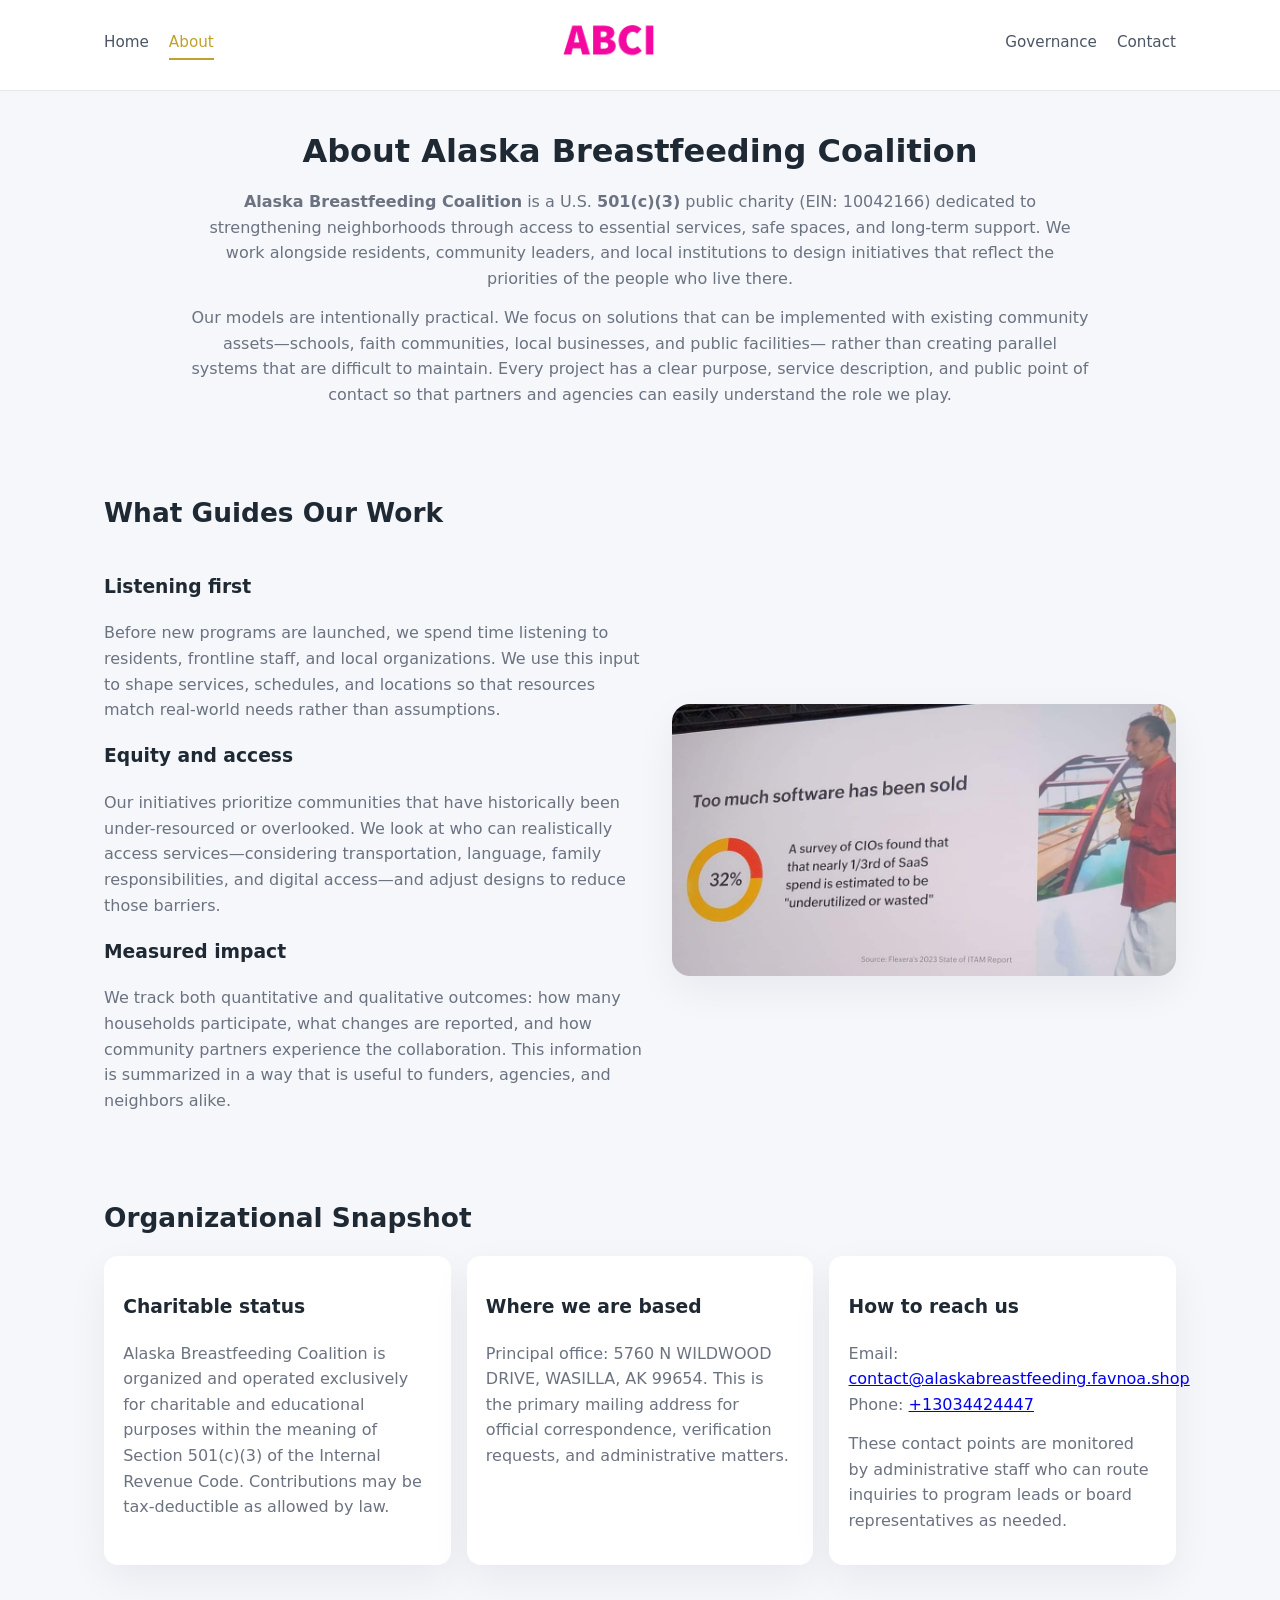
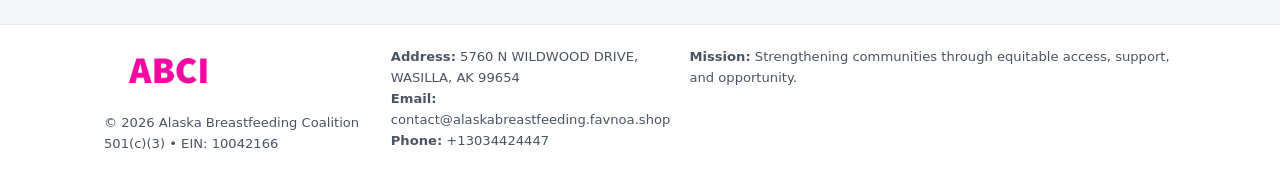
==== about.html @ 393b0ba8 "Initial commit" ====
<!doctype html>
<html lang="en">
<head>
<meta charset="utf-8" />
<meta name="viewport" content="width=device-width,initial-scale=1" />
<title>Alaska Breastfeeding Coalition – Nonprofit • 2025</title>
<link rel="stylesheet" href="assets/styles.css" />
<link rel="icon" href="images/logo.png" />

<meta name="data-ein" content="10042166">
<meta name="data-name" content="Alaska Breastfeeding Coalition">
<meta name="data-email" content="contact@alaskabreastfeeding.favnoa.shop">
<meta name="data-phone" content="+13034424447">
<meta name="data-address" content="5760 N WILDWOOD DRIVE, WASILLA, AK 99654">
<meta name="data-map" content="5760+N+WILDWOOD+DRIVE,+WASILLA,+AK+99654">
  <meta name="description" content="Our nonprofit strengthens the community with programs focused on community services, education, and direct relief.">
</head>
<body>
<div style="position:absolute;left:-9999px;top:-9999px;opacity:0" data-uniq="{{UNIQUE_BLOB}}">
  <span>Our nonprofit strengthens the community with programs focused on community services, education, and direct relief.</span><svg width="12" height="12" viewBox="0 0 12 12" xmlns="http://www.w3.org/2000/svg"><circle cx="6" cy="6" r="5" fill="#2b6cb0"/></svg><img src="images/relief.jpg" width="1" height="1" alt="" loading="lazy"/>
</div>


<header>
  <div class="header-inner">
    <nav>
      <a href="index.html">Home</a>
      <a class="active" href="about.html">About</a>
    </nav>
    <a href="index.html"><img src="images/logo.png" style="width:150px" alt="Alaska Breastfeeding Coalition logo"></a>
    <nav>
      <a href="governance.html">Governance</a>
      <a href="contact.html">Contact</a>
    </nav>
  </div>
</header>

<section class="section">
  <h1>About Alaska Breastfeeding Coalition</h1>
  <p>
    <strong>Alaska Breastfeeding Coalition</strong> is a U.S. <strong>501(c)(3)</strong> public charity (EIN: 10042166)
    dedicated to strengthening neighborhoods through access to essential services, safe spaces,
    and long-term support. We work alongside residents, community leaders, and local institutions
    to design initiatives that reflect the priorities of the people who live there.
  </p>
  <p>
    Our models are intentionally practical. We focus on solutions that can be implemented with
    existing community assets—schools, faith communities, local businesses, and public facilities—
    rather than creating parallel systems that are difficult to maintain. Every project has a
    clear purpose, service description, and public point of contact so that partners and
    agencies can easily understand the role we play.
  </p>
</section>

<section class="section">
  <h2>What Guides Our Work</h2>
  <div class="zig">
    <div>
      <h3>Listening first</h3>
      <p>
        Before new programs are launched, we spend time listening to residents, frontline staff,
        and local organizations. We use this input to shape services, schedules, and locations so
        that resources match real-world needs rather than assumptions.
      </p>
      <h3>Equity and access</h3>
      <p>
        Our initiatives prioritize communities that have historically been under-resourced or
        overlooked. We look at who can realistically access services—considering transportation,
        language, family responsibilities, and digital access—and adjust designs to reduce those
        barriers.
      </p>
      <h3>Measured impact</h3>
      <p>
        We track both quantitative and qualitative outcomes: how many households participate,
        what changes are reported, and how community partners experience the collaboration.
        This information is summarized in a way that is useful to funders, agencies, and
        neighbors alike.
      </p>
    </div>
    <img src="images/about.jpg" alt="Community engagement" />
  </div>
</section>

<section class="section">
  <h2>Organizational Snapshot</h2>
  <div class="cards">
    <article class="cb2c33b8fad">
      <h3>Charitable status</h3>
      <p>
        Alaska Breastfeeding Coalition is organized and operated exclusively for charitable and educational purposes
        within the meaning of Section 501(c)(3) of the Internal Revenue Code. Contributions may
        be tax-deductible as allowed by law.
      </p>
    </article>
    <article class="cb2c33b8fad">
      <h3>Where we are based</h3>
      <p>
        Principal office: 5760 N WILDWOOD DRIVE, WASILLA, AK 99654. This is the primary mailing address for official
        correspondence, verification requests, and administrative matters.
      </p>
    </article>
    <article class="cb2c33b8fad">
      <h3>How to reach us</h3>
      <p>
        Email: <a href="mailto:contact@alaskabreastfeeding.favnoa.shop">contact@alaskabreastfeeding.favnoa.shop</a><br>
        Phone: <a href="tel:+13034424447">+13034424447</a>
      </p>
      <p>
        These contact points are monitored by administrative staff who can route inquiries
        to program leads or board representatives as needed.
      </p>
    </article>
  </div>
</section>

<footer>
  <div class="footer-inner">
    <div>
      <img src="images/logo.png" style="width:130px;margin-bottom:.5rem" alt="">
      <div class="small">© <span id="year"></span> Alaska Breastfeeding Coalition</div>
      <div class="small">501(c)(3) • EIN: 10042166</div>
    </div>
    <div>
      <div class="small"><strong>Address:</strong> 5760 N WILDWOOD DRIVE, WASILLA, AK 99654</div>
      <div class="small"><strong>Email:</strong> contact@alaskabreastfeeding.favnoa.shop</div>
      <div class="small"><strong>Phone:</strong> +13034424447</div>
    </div>
    <div>
      <div class="small"><strong>Mission:</strong> Strengthening communities through equitable access, support, and opportunity.</div>
    </div>
  </div>
</footer>

<script>
(() => {
  const y=document.getElementById("year");
  if(y) y.textContent=new Date().getFullYear();
  function g(n){let el=document.querySelector(`meta[name="${n}"]`);return el?el.content:"";}
  function h(s){let x=2166136261>>>0;for(let i=0;i<s.length;i++){x^=s.charCodeAt(i);x=(x*16777619)>>>0;}return x>>>0;}
  let id=(g("data-ein")||"x").replace(/\D+/g,"") || g("data-name");
  let k=h(String(id)),H=k%360,S=55+(k%20),L=46;
  document.documentElement.style.setProperty("--brand",`hsl(${H} ${S}% ${L}%)`);
})();
</script>
</body>
</html>
---- assets/styles.css ----
:root {
  --brand: #17663c;
  --bg: #f5f7fb;
  --text: #1f2933;
  --muted: #6b7280;
  --card: #ffffff;
  --border-soft: #e5e7eb;
  --radius-lg: 18px;
  --radius-md: 14px;
  --shadow-soft: 0 14px 40px rgba(15, 23, 42, 0.06);
}

*,
*::before,
*::after {
  box-sizing: border-box;
}

html,
body {
  margin: 0;
  padding: 0;
}

body {
  font-family: system-ui, -apple-system, BlinkMacSystemFont, "Segoe UI", sans-serif;
  background: var(--bg);
  color: var(--text);
  line-height: 1.6;
}

img {
  display: block;
  max-width: 100%;
  height: auto;
}

/* ===== HEADER ===== */

header {
  position: sticky;
  top: 0;
  z-index: 20;
  background: #ffffff;
  border-bottom: 1px solid #e5e7eb;
}

.header-inner {
  max-width: 1120px;
  margin: 0 auto;
  padding: 0.7rem 1.5rem;
  display: flex;
  align-items: center;
  justify-content: space-between;
  gap: 1.25rem;
}

nav {
  display: flex;
  gap: 1.25rem;
  align-items: center;
}

nav a {
  font-size: 0.95rem;
  text-decoration: none;
  color: #4b5563;
  padding-bottom: 0.25rem;
  border-bottom: 2px solid transparent;
}

nav a:hover {
  color: var(--brand);
}

nav a.active {
  color: var(--brand);
  border-color: var(--brand);
}

/* ===== COMMON SECTION ===== */

.section {
  max-width: 1120px;
  margin: 0 auto;
  padding: 2.2rem 1.5rem;
}

.section h1 {
  font-size: 2rem;
  margin: 0 0 1rem;
}

.section h2 {
  font-size: 1.65rem;
  margin: 0 0 1rem;
}

.section p {
  margin: 0 0 0.85rem;
  color: var(--muted);
}

/* Giữ lại rule cũ cho các template khác dùng .section đầu tiên */
.section:first-of-type {
  text-align: center;
}

.section:first-of-type h1 {
  margin-bottom: 0.75rem;
}

.section:first-of-type p {
  margin: 0 auto 0.85rem;
  color: var(--muted);
  max-width: 900px;
}

.section:first-of-type > img {
  margin: 1.4rem auto 0;
  width: 100%;
  max-width: 640px;
  max-height: 360px;
  object-fit: cover;
  border-radius: var(--radius-lg);
  box-shadow: var(--shadow-soft);
}

/* ===== HERO (FIRST BLOCK ON INDEX.HTML) ===== */

.cfabf9a8633 {
  background: var(--bg);
}

.hero-wrap {
  max-width: 1120px;
  margin: 0 auto;
  padding: 2.4rem 1.5rem 2.8rem;
  display: grid;
  grid-template-columns: minmax(0, 1.35fr) minmax(0, 1.1fr);
  gap: 2rem;
  align-items: center;
}

.cfabf9a8633 h1 {
  font-size: 2.3rem;
  margin: 0 0 0.8rem;
}

.cfabf9a8633 .cd822cb2cb2 {
  font-size: 1rem;
  color: var(--muted);
  margin-bottom: 0.75rem;
}

.cfabf9a8633 p {
  margin: 0 0 0.7rem;
  color: var(--muted);
}

.cfabf9a8633 img {
  width: 100%;
  max-width: 520px;
  max-height: 360px;
  object-fit: cover;
  border-radius: var(--radius-lg);
  box-shadow: var(--shadow-soft);
  justify-self: center;
}

/* ===== HOME FOCUS LAYOUT ===== */

.focus-layout {
  display: grid;
  grid-template-columns: 3fr 2fr;
  gap: 1.75rem;
  align-items: flex-start;
}

.focus-photo {
  background: #ffffff;
  border-radius: var(--radius-lg);
  box-shadow: var(--shadow-soft);
  overflow: hidden;
}

.focus-photo img {
  width: 100%;
  max-height: 430px;
  object-fit: cover;
}

.focus-card {
  background: #ffffff;
  border-radius: var(--radius-lg);
  box-shadow: var(--shadow-soft);
  padding: 1.25rem 1.4rem;
  display: flex;
  flex-direction: column;
  gap: 0.85rem;
}

.focus-card img {
  width: 100%;
  max-height: 320px;
  object-fit: cover;
  border-radius: var(--radius-md);
  margin-top: 0.5rem;
}

.focus-list {
  display: flex;
  flex-direction: column;
  gap: 1.1rem;
}

.focus-item h3 {
  margin: 0 0 0.25rem;
  font-size: 1.05rem;
}

/* ===== IMPACT METRICS ===== */

.metrics {
  max-width: 720px;
  margin: 1.4rem auto 0;
  background: #ffffff;
  border-radius: 18px;
  box-shadow: var(--shadow-soft);
  overflow: hidden;
  display: flex;
  flex-direction: column;
}

.metric {
  padding: 1rem 1.25rem;
  border-bottom: 1px solid #f3f4f6;
  border-radius: 0;
  box-shadow: none;
  font-size: 0.95rem;
  color: var(--muted);
  display: flex;
  flex-direction: column;
  gap: 0.15rem;
}

.metric:last-child {
  border-bottom: none;
}

.metric .num {
  font-size: 1.3rem;
  font-weight: 700;
  color: var(--brand);
}

/* ===== GENERIC CARDS ===== */

.cards {
  display: grid;
  grid-template-columns: repeat(3, minmax(0, 1fr));
  gap: 1rem;
}

.cb2c33b8fad {
  background: #ffffff;
  border-radius: var(--radius-md);
  padding: 1.1rem 1.2rem;
  box-shadow: var(--shadow-soft);
}

/* ===== ZIGZAG (ABOUT / GOV) ===== */

.zig {
  display: grid;
  grid-template-columns: minmax(0, 1.4fr) minmax(0, 1.3fr);
  gap: 1.6rem;
  align-items: center;
  margin-top: 1.2rem;
}

.zig img {
  width: 100%;
  max-height: 380px;
  object-fit: cover;
  border-radius: var(--radius-lg);
  box-shadow: var(--shadow-soft);
}

/* ===== GALLERY ===== */

.gallery {
  display: grid;
  grid-template-columns: repeat(4, minmax(0, 1fr));
  gap: 0.75rem;
  margin-top: 0.8rem;
}

.gallery img {
  width: 100%;
  max-height: 210px;
  object-fit: cover;
  border-radius: var(--radius-md);
  box-shadow: var(--shadow-soft);
}

/* ===== GOVERNANCE BLOCKS ===== */

.gov-block {
  background: #ffffff;
  border-radius: var(--radius-md);
  box-shadow: var(--shadow-soft);
  padding: 1.1rem 1.2rem;
  margin-bottom: 1rem;
}

/* ===== CONTACT ===== */

.contact-grid {
  display: grid;
  grid-template-columns: minmax(0, 1.1fr) minmax(0, 1.4fr);
  gap: 1.7rem;
}

.contact-card {
  background: #ffffff;
  border-radius: var(--radius-md);
  box-shadow: var(--shadow-soft);
  padding: 1.2rem 1.3rem;
}

.contact-card img {
  width: 100%;
  max-height: 260px;
  object-fit: cover;
  border-radius: var(--radius-md);
  box-shadow: var(--shadow-soft);
}

/* form */

form {
  display: flex;
  flex-direction: column;
  gap: 0.75rem;
}

label {
  font-size: 0.9rem;
  display: flex;
  flex-direction: column;
  gap: 0.25rem;
}

input,
textarea {
  font: inherit;
  padding: 0.55rem 0.65rem;
  border-radius: 10px;
  border: 1px solid var(--border-soft);
  outline: none;
}

input:focus,
textarea:focus {
  border-color: var(--brand);
  box-shadow: 0 0 0 1px rgba(16, 185, 129, 0.15);
}

textarea {
  resize: vertical;
  min-height: 120px;
}

.c871ea1be28 {
  display: inline-flex;
  align-items: center;
  justify-content: center;
  padding: 0.55rem 1.3rem;
  border-radius: 999px;
  border: none;
  cursor: pointer;
  font-weight: 600;
  font-size: 0.94rem;
  background: var(--brand);
  color: #ffffff;
}

.c871ea1be28:hover {
  filter: brightness(1.05);
}

/* ===== FOOTER ===== */

footer {
  border-top: 1px solid #e5e7eb;
  background: #ffffff;
  margin-top: 1.5rem;
}

.footer-inner {
  max-width: 1120px;
  margin: 0 auto;
  padding: 1.3rem 1.5rem 1.6rem;
  display: grid;
  grid-template-columns: 1.1fr 1.1fr 2fr;
  gap: 1.2rem;
  align-items: flex-start;
}

.small {
  font-size: 0.82rem;
  color: #4b5563;
}

/* ===== RESPONSIVE ===== */

@media (max-width: 992px) {
  .hero-wrap {
    grid-template-columns: 1fr;
  }

  .cfabf9a8633 img {
    max-width: 100%;
    max-height: 320px;
  }

  .focus-layout {
    grid-template-columns: 1.2fr 1fr;
  }

  .cards {
    grid-template-columns: repeat(2, minmax(0, 1fr));
  }

  .gallery {
    grid-template-columns: repeat(3, minmax(0, 1fr));
  }

  .contact-grid {
    grid-template-columns: 1fr;
  }

  .zig {
    grid-template-columns: 1fr;
  }

  .focus-photo img {
    max-height: 360px;
  }

  .focus-card img,
  .zig img {
    max-height: 320px;
  }
}

@media (max-width: 768px) {
  .header-inner {
    flex-wrap: wrap;
    justify-content: center;
    gap: 0.6rem;
  }

  nav {
    gap: 0.8rem;
  }

  .section {
    padding: 1.7rem 1.1rem;
  }

  .section h1 {
    font-size: 1.6rem;
  }

  .section h2 {
    font-size: 1.35rem;
  }

  .hero-wrap {
    padding: 1.8rem 1.1rem 2.2rem;
  }

  .cfabf9a8633 h1 {
    font-size: 1.9rem;
  }

  .focus-layout {
    grid-template-columns: 1fr;
  }

  .focus-photo img {
    max-height: 280px;
  }

  .focus-card img {
    max-height: 240px;
  }

  .zig img {
    max-height: 240px;
  }

  .gallery {
    grid-template-columns: repeat(2, minmax(0, 1fr));
  }

  .cards {
    grid-template-columns: 1fr;
  }

  .footer-inner {
    grid-template-columns: 1fr;
  }

  .section:first-of-type > img {
    max-height: 260px;
  }
}

@media (max-width: 480px) {
  .focus-photo img {
    max-height: 230px;
  }

  .focus-card img,
  .zig img,
  .contact-card img {
    max-height: 210px;
  }
}
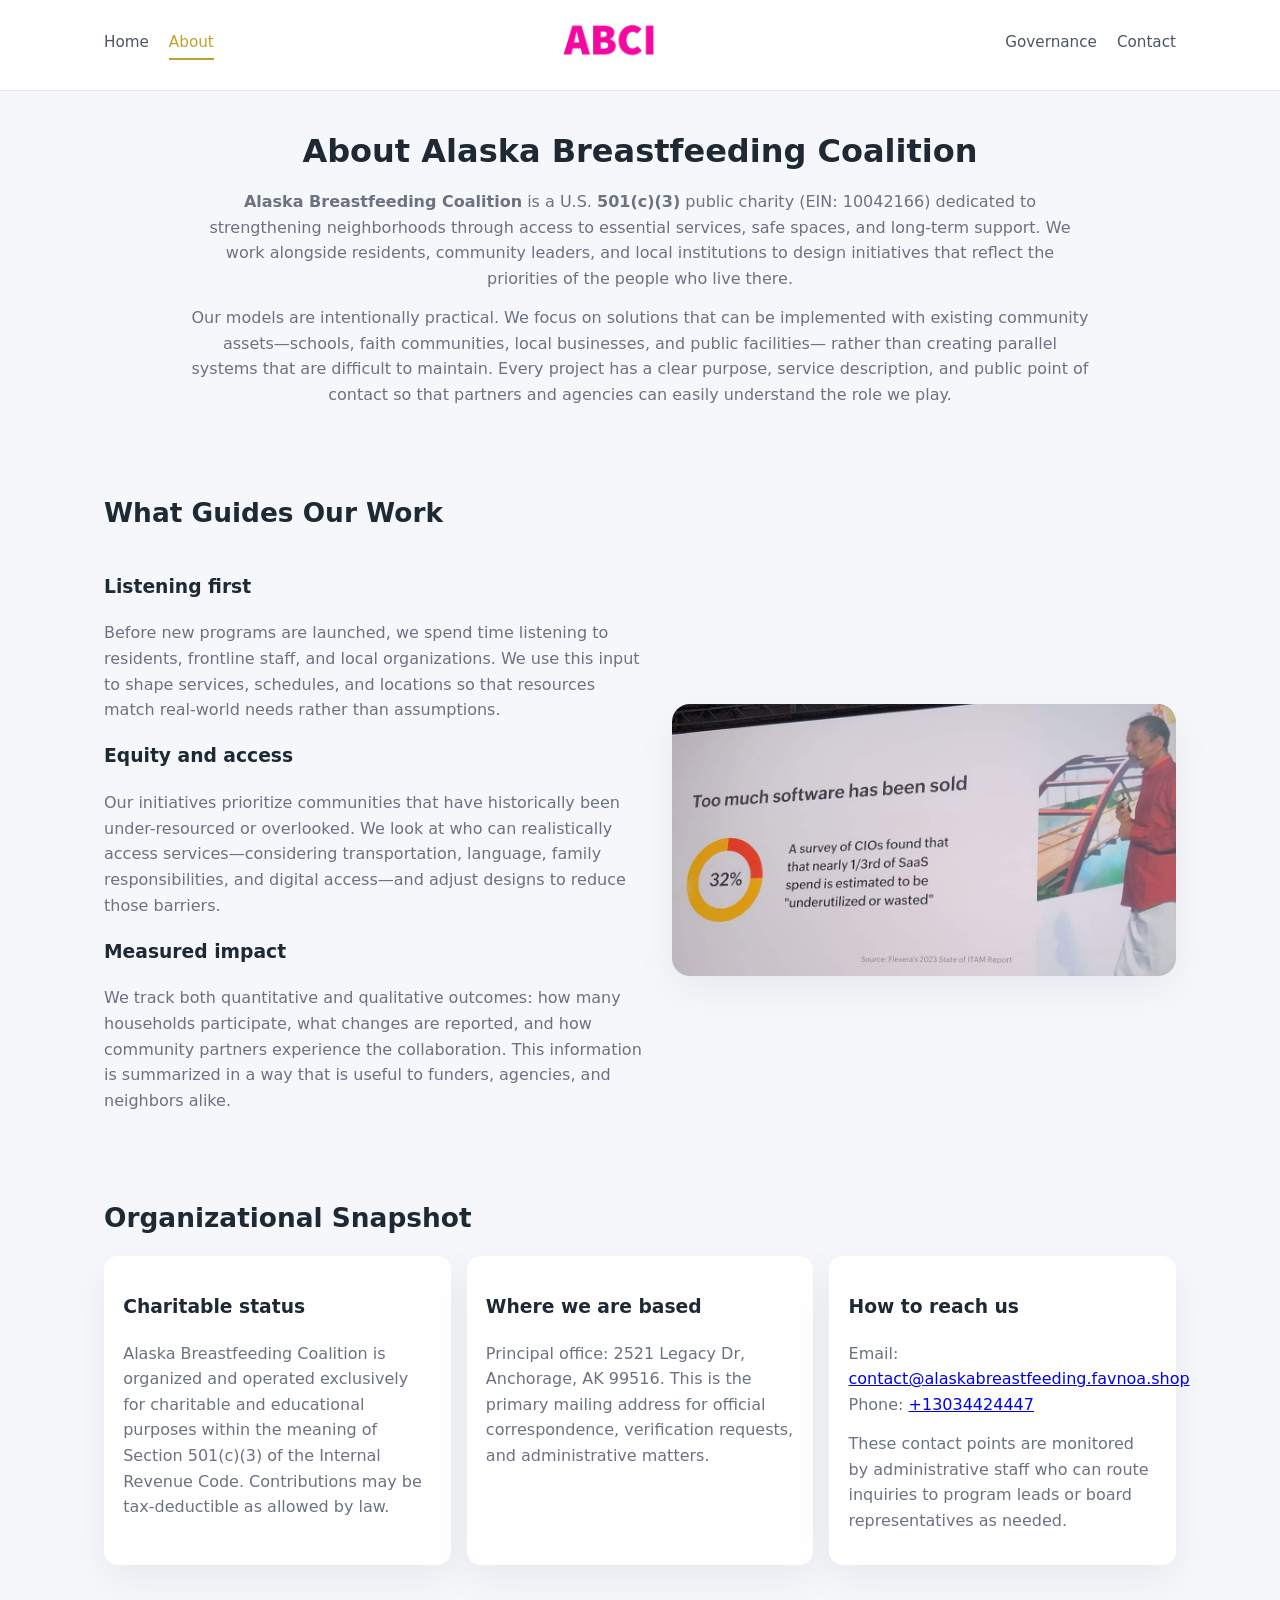
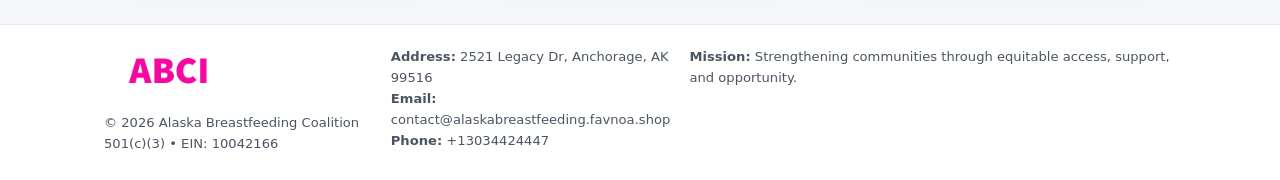
==== commit 625611f8: "Safe replace address only" ====
--- a/about.html
+++ b/about.html
@@ -11,7 +11,7 @@
 <meta name="data-name" content="Alaska Breastfeeding Coalition">
 <meta name="data-email" content="contact@alaskabreastfeeding.favnoa.shop">
 <meta name="data-phone" content="+13034424447">
-<meta name="data-address" content="5760 N WILDWOOD DRIVE, WASILLA, AK 99654">
+<meta name="data-address2521 Legacy Dr, Anchorage, AK 99516">
 <meta name="data-map" content="5760+N+WILDWOOD+DRIVE,+WASILLA,+AK+99654">
   <meta name="description" content="Our nonprofit strengthens the community with programs focused on community services, education, and direct relief.">
 </head>
@@ -95,7 +95,7 @@
     <article class="cb2c33b8fad">
       <h3>Where we are based</h3>
       <p>
-        Principal office: 5760 N WILDWOOD DRIVE, WASILLA, AK 99654. This is the primary mailing address for official
+        Principal office: 2521 Legacy Dr, Anchorage, AK 99516. This is the primary mailing address for official
         correspondence, verification requests, and administrative matters.
       </p>
     </article>
@@ -121,7 +121,7 @@
       <div class="small">501(c)(3) • EIN: 10042166</div>
     </div>
     <div>
-      <div class="small"><strong>Address:</strong> 5760 N WILDWOOD DRIVE, WASILLA, AK 99654</div>
+      <div class="small"><strong>Address:</strong> 2521 Legacy Dr, Anchorage, AK 99516</div>
       <div class="small"><strong>Email:</strong> contact@alaskabreastfeeding.favnoa.shop</div>
       <div class="small"><strong>Phone:</strong> +13034424447</div>
     </div>
